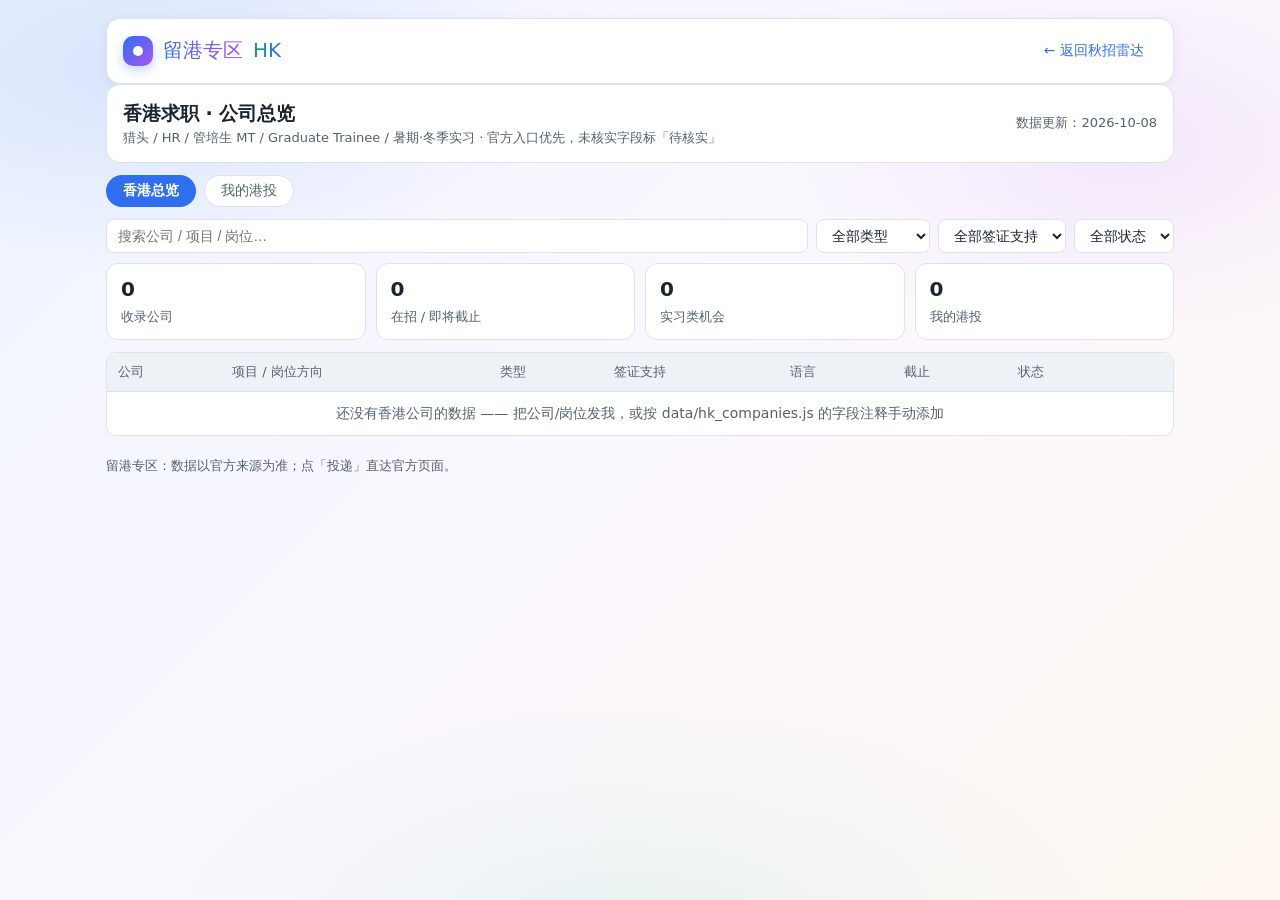
==== hk.html @ e95e39f5 "feat: add HK zone page and hk data files; import latest applications" ====
﻿<!doctype html>
<html lang="zh-CN">
<head>
<meta charset="utf-8">
<meta name="viewport" content="width=device-width, initial-scale=1">
<title>秋招雷达 · 留港专区</title>
<link rel="stylesheet" href="css/style.css">
<style>
  .hk-hero { display:flex; flex-wrap:wrap; gap:10px 14px; align-items:center; justify-content:space-between; background:var(--surface); border:1px solid var(--border); border-radius:14px; padding:14px 16px; margin-bottom:12px; }
  .hk-hero h1 { margin:0; font-size:19px; font-weight:600; }
  .hk-tabs { display:flex; gap:8px; margin-bottom:12px; }
  .hk-tab { border:1px solid var(--border); background:var(--surface); color:var(--muted); border-radius:999px; padding:6px 16px; font-size:14px; cursor:pointer; }
  .hk-tab.active { background:var(--primary); border-color:transparent; color:#fff; font-weight:600; }
  .hk-view { display:none; }
  .hk-view.active { display:block; }
  .hk-stats { display:grid; grid-template-columns:repeat(auto-fit,minmax(130px,1fr)); gap:10px; margin-bottom:12px; }
  .hk-stat { background:var(--surface); border:1px solid var(--border); border-radius:12px; padding:10px 14px; }
  .hk-stat b { display:block; font-size:20px; }
  .hk-stat span { color:var(--muted); font-size:13px; }
  .visa-badge { display:inline-flex; align-items:center; gap:5px; border-radius:999px; padding:2px 10px; font-size:12.5px; font-weight:600; border:1px solid transparent; white-space:nowrap; }
  .visa-赞助 { background:#e2f7f0; color:#0f9d6e; }
  .visa-IANG友好 { background:#e8efff; color:#2157c8; }
  .visa-需自带工作权 { background:#fbf0dc; color:#a86908; }
  .visa-待核实 { background:var(--surface2); color:var(--muted); border-style:dashed; }
</style>
</head>
<body>
<div class="wrap">
  <header class="top">
    <div class="brand"><span class="logo" aria-hidden="true"></span><span class="brand-text">留港专区</span><span class="brand-year">HK</span></div>
    <div class="head-right"><a class="btn btn-ghost" href="index.html">← 返回秋招雷达</a></div>
  </header>

  <div class="hk-hero">
    <div>
      <h1>香港求职 · 公司总览</h1>
      <div class="text-small muted">猎头 / HR / 管培生 MT / Graduate Trainee / 暑期·冬季实习 · 官方入口优先，未核实字段标「待核实」</div>
    </div>
    <div class="text-small muted" id="hk-updated"></div>
  </div>

  <div class="hk-tabs" role="tablist">
    <button class="hk-tab active" type="button" data-hk-view="companies">香港总览</button>
    <button class="hk-tab" type="button" data-hk-view="apps">我的港投</button>
  </div>

  <section class="hk-view active" data-hk-panel="companies">
    <div class="filters">
      <input class="input" id="hk-search" type="search" placeholder="搜索公司 / 项目 / 岗位…">
      <select class="select" id="hk-jobtype"></select>
      <select class="select" id="hk-visa"></select>
      <select class="select" id="hk-status"></select>
    </div>
    <div class="hk-stats" id="hk-stats"></div>
    <div class="table-wrap">
      <table class="table">
        <thead><tr><th>公司</th><th>项目 / 岗位方向</th><th>类型</th><th>签证支持</th><th class="hide-sm">语言</th><th class="hide-sm">截止</th><th>状态</th><th></th></tr></thead>
        <tbody id="hk-rows"></tbody>
      </table>
    </div>
  </section>

  <section class="hk-view" data-hk-panel="apps">
    <div class="app-toolbar">
      <div class="seg" role="group">
        <button class="seg-btn" type="button" data-hk-app-view="kanban" aria-selected="true">看板</button>
        <button class="seg-btn" type="button" data-hk-app-view="table" aria-selected="false">表格</button>
        <button class="seg-btn" type="button" data-hk-app-view="timeline" aria-selected="false">时间线</button>
      </div>
      <div class="text-small muted" id="hk-app-summary"></div>
    </div>
    <div class="kanban" id="hk-app-cols"></div>
    <div class="table-wrap" id="hk-app-table" hidden>
      <table class="table">
        <thead><tr><th>公司</th><th>岗位</th><th>类型</th><th class="hide-sm">投递时间</th><th>阶段</th><th class="hide-sm">备注</th></tr></thead>
        <tbody id="hk-app-rows"></tbody>
      </table>
    </div>
    <div class="timeline-wrap" id="hk-timeline" hidden></div>
  </section>

  <footer class="foot muted text-small">留港专区：数据以官方来源为准；点「投递」直达官方页面。</footer>
</div>

<script src="data/hk_companies.js"></script>
<script src="data/hk_applications.js"></script>
<script src="data/hk_schedule.js"></script>
<script>
(function () {
  "use strict";
  var DATA = window.QIUZHAO_HK_DATA || { companies: [] };
  var APPS = window.QIUZHAO_HK_APPLICATIONS || [];
  var SCHEDULE = window.QIUZHAO_HK_SCHEDULE || { events: [] };
  var COMPANIES = DATA.companies || [];
  var STAGES = ["已投递", "笔试", "面试", "Offer", "已挂"];
  var JOB_TYPES = ["全职", "管培生MT", "毕业培训生", "暑期实习", "冬季实习", "普通实习", "猎头顾问"];
  var VISAS = ["赞助", "IANG友好", "需自带工作权", "待核实"];
  var STATUSES = ["进行中", "即将截止", "即将开启", "未开始", "已结束", "待核实"];
  function $(s) { return document.querySelector(s); }
  function esc(s) { return String(s == null ? "" : s).replace(/&/g, "&amp;").replace(/</g, "&lt;").replace(/>/g, "&gt;").replace(/"/g, "&quot;"); }
  function isUrl(u) { return typeof u === "string" && /^https?:/i.test(u); }
  function daysUntil(s) { if (!s) return null; var t = new Date(s + "T00:00:00"); var n = new Date(); n.setHours(0, 0, 0, 0); return Math.round((t - n) / 86400000); }
  function fmtDate(s) { if (!s) return "待定"; var p = String(s).split("-"); return p.length === 3 ? parseInt(p[1], 10) + "/" + parseInt(p[2], 10) : s; }
  function weekdayCn(s) { var d = new Date(s + "T00:00:00"); return ["周日", "周一", "周二", "周三", "周四", "周五", "周六"][d.getDay()] || ""; }
  function stageOf(a) { return a.stage || "已投递"; }
  function appsOf(id) { return APPS.filter(function (a) { return a.companyId === id; }); }
  function stageBadge(st) { return '<span class="stage-badge stage-badge-' + esc(st) + '">' + esc(st) + "</span>"; }
  function visaBadge(v) { var t = v || "待核实"; return '<span class="visa-badge visa-' + esc(t) + '">' + esc(t) + "</span>"; }
  function statusBadge(st) {
    var cls = { "进行中": "badge-live", "即将截止": "badge-urgent", "即将开启": "badge-soon", "未开始": "badge-wait", "已结束": "badge-done", "待核实": "badge-muted badge-dashed" }[st] || "badge-muted";
    return '<span class="badge ' + cls + '">' + esc(st) + "</span>";
  }
  function fillSelect(sel, list, allLabel) {
    if (!sel) return;
    sel.innerHTML = '<option value="">' + allLabel + "</option>" + list.map(function (v) { return "<option>" + esc(v) + "</option>"; }).join("");
  }
  function renderStats() {
    var el = $("#hk-stats");
    if (!el) return;
    var active = COMPANIES.filter(function (c) { return c.status === "进行中" || c.status === "即将截止"; }).length;
    var intern = COMPANIES.filter(function (c) { return String(c.jobType || "").indexOf("实习") > -1; }).length;
    el.innerHTML =
      '<div class="hk-stat"><b>' + COMPANIES.length + '</b><span>收录公司</span></div>' +
      '<div class="hk-stat"><b>' + active + '</b><span>在招 / 即将截止</span></div>' +
      '<div class="hk-stat"><b>' + intern + '</b><span>实习类机会</span></div>' +
      '<div class="hk-stat"><b>' + APPS.length + '</b><span>我的港投</span></div>';
  }
  function hit(c, q, jt, visa, st) {
    if (q) { var s = [c.name, c.batch, c.positions, c.industry, c.note].join(" ").toLowerCase(); if (s.indexOf(q) === -1) return false; }
    if (jt && c.jobType !== jt) return false;
    if (visa && (c.visa || "待核实") !== visa) return false;
    if (st && c.status !== st) return false;
    return true;
  }
  function renderOverview() {
    var tbody = $("#hk-rows");
    if (!tbody) return;
    var q = ($("#hk-search") && $("#hk-search").value || "").trim().toLowerCase();
    var jt = $("#hk-jobtype") ? $("#hk-jobtype").value : "";
    var visa = $("#hk-visa") ? $("#hk-visa").value : "";
    var st = $("#hk-status") ? $("#hk-status").value : "";
    var list = COMPANIES.filter(function (c) { return hit(c, q, jt, visa, st); });
    if (!list.length) {
      tbody.innerHTML = '<tr><td colspan="8" class="empty-cell">' + (COMPANIES.length ? "没有符合条件的公司，换个筛选试试" : "还没有香港公司的数据 —— 把公司/岗位发我，或按 data/hk_companies.js 的字段注释手动添加") + "</td></tr>";
    } else {
      tbody.innerHTML = list.map(function (c) {
        var apps = appsOf(c.id);
        var links = (isUrl(c.applyUrl) ? '<a class="btn btn-ghost" href="' + esc(c.applyUrl) + '" target="_blank" rel="noopener">投递</a>' : "") +
          (isUrl(c.careerUrl) && c.careerUrl !== c.applyUrl ? '<a class="btn btn-ghost" href="' + esc(c.careerUrl) + '" target="_blank" rel="noopener">官网</a>' : "");
        var d = daysUntil(c.endDate);
        var deadline = fmtDate(c.endDate) + (d !== null ? (d < 0 ? ' <span class="chip chip-done">已截止</span>' : (d <= 7 ? ' <span class="chip chip-urgent">剩 ' + d + ' 天</span>' : "")) : "");
        return "<tr>" +
          "<td><b>" + esc(c.name) + "</b>" + (apps.length ? ' <span class="badge badge-ok">已投 ' + apps.length + "</span>" : "") + (c.note ? '<div class="text-small muted">' + esc(c.note) + "</div>" : "") + "</td>" +
          "<td>" + esc(c.batch || "") + (c.positions && c.positions.length ? '<div class="text-small muted">' + esc(c.positions.join(" / ")) + "</div>" : "") + "</td>" +
          "<td>" + esc(c.jobType || "待核实") + "</td>" +
          "<td>" + visaBadge(c.visa) + "</td>" +
          '<td class="hide-sm">' + esc(c.languages || "待核实") + "</td>" +
          '<td class="hide-sm">' + deadline + "</td>" +
          "<td>" + statusBadge(c.status || "待核实") + "</td>" +
          "<td>" + links + "</td>" +
          "</tr>";
      }).join("");
    }
    renderStats();
  }
  function renderApps() {
    var cols = $("#hk-app-cols"), rows = $("#hk-app-rows"), summary = $("#hk-app-summary");
    var groups = {};
    STAGES.forEach(function (s) { groups[s] = []; });
    APPS.forEach(function (a) { var s = stageOf(a); if (!groups[s]) groups[s] = []; groups[s].push(a); });
    if (cols) {
      cols.innerHTML = STAGES.map(function (stage) {
        var items = groups[stage] || [];
        var cards = items.map(function (a) {
          var meta = [a.jobType, a.note].filter(Boolean).join(" · ");
          return '<div class="kanban-card">' +
            '<div class="kanban-top"><span class="kanban-title">' + esc(a.companyName) + "</span>" + stageBadge(stageOf(a)) + "</div>" +
            '<div class="kanban-pos">' + esc(a.position) + "</div>" +
            '<div class="text-small muted">投递于 ' + esc(fmtDate(a.appliedAt)) + "</div>" +
            (meta ? '<div class="text-small muted">' + esc(meta) + "</div>" : "") + "</div>";
        }).join("");
        return '<div class="kanban-col"><h4 class="kanban-col-title"><span class="col-dot"></span>' + stage + ' <b class="col-count">' + items.length + "</b></h4>" + (cards || '<div class="text-small muted">暂无</div>') + "</div>";
      }).join("");
    }
    if (rows) {
      rows.innerHTML = APPS.length ? APPS.map(function (a) {
        return "<tr><td><b>" + esc(a.companyName) + "</b></td><td>" + esc(a.position) + "</td><td>" + esc(a.jobType || "—") + '</td><td class="hide-sm">' + esc(fmtDate(a.appliedAt)) + "</td><td>" + stageBadge(stageOf(a)) + '</td><td class="hide-sm text-small muted">' + esc(a.note || "") + "</td></tr>";
      }).join("") : '<tr><td colspan="6" class="empty-cell">还没有港投记录 —— 把「香港投递.xlsx」发我，我导入到这里</td></tr>';
    }
    if (summary) {
      var active = APPS.filter(function (a) { var s = stageOf(a); return s !== "Offer" && s !== "已挂"; }).length;
      summary.innerHTML = "共 " + APPS.length + " 条港投 · 推进中 " + active + " · Offer " + (groups["Offer"] || []).length + " · 已挂 " + (groups["已挂"] || []).length;
    }
    renderTimeline();
  }
  function renderTimeline() {
    var wrap = $("#hk-timeline");
    if (!wrap) return;
    var events = (SCHEDULE.events || []).slice().sort(function (a, b) { return (a.date + " " + (a.time || "")).localeCompare(b.date + " " + (b.time || "")); });
    if (!events.length) {
      wrap.innerHTML = '<div class="empty-box timeline-empty"><div class="timeline-empty-title">还没有香港笔试 / 面试安排</div><div class="text-small muted">收到笔试、面试或测评通知后把时间发给我，我会同步到这里</div></div>';
      return;
    }
    var now = new Date();
    function endOf(e) {
      var m = (e.time || "").match(/(\d{1,2}):(\d{2})\s*-\s*(\d{1,2}):(\d{2})/);
      var hh = m ? parseInt(m[3], 10) : 23, mm = m ? parseInt(m[4], 10) : 59;
      return new Date(e.date + "T" + String(hh).padStart(2, "0") + ":" + String(mm).padStart(2, "0") + ":00");
    }
    function st(e) {
      var s = e.status || "待参加";
      if ((s === "待参加" || s === "") && String(e.type || "").indexOf("面") > -1 && now >= endOf(e)) return "已参加";
      return s;
    }
    var groups = {};
    events.forEach(function (e) { (groups[e.date] = groups[e.date] || []).push(e); });
    wrap.innerHTML = '<div class="timeline">' + Object.keys(groups).sort().map(function (date) {
      var diff = daysUntil(date);
      var past = diff !== null && diff < 0;
      var flag = diff === 0 ? '<span class="timeline-flag flag-today">今天</span>' : diff === 1 ? '<span class="timeline-flag flag-soon">明天</span>' : (diff !== null && diff > 1 && diff <= 7 ? '<span class="timeline-flag flag-soon">' + diff + "天后</span>" : (past ? '<span class="timeline-flag flag-past">' + Math.abs(diff) + "天前</span>" : ""));
      var items = groups[date].map(function (e) {
        var s = st(e);
        var cls = (s === "已完成" || s === "已结束" || s === "已参加") ? "badge-done" : "badge-wait";
        return '<div class="timeline-item' + (past ? " is-past" : "") + '"><div class="timeline-item-head"><span class="badge badge-primary">' + esc(e.type) + "</span><b>" + esc(e.company) + "</b>" + (e.position ? '<span class="muted text-small">' + esc(e.position) + "</span>" : "") + '<span class="badge ' + cls + '">' + esc(s) + "</span></div>" + (e.time || e.location ? '<div class="timeline-item-meta">' + (e.time ? "<span>⏰ " + esc(e.time) + "</span>" : "") + (e.location ? "<span>📍 " + esc(e.location) + "</span>" : "") + "</div>" : "") + (e.note ? '<div class="text-small muted timeline-item-note">' + esc(e.note) + "</div>" : "") + "</div>";
      }).join("");
      return '<div class="timeline-group' + (past ? " is-past" : "") + '"><div class="timeline-date"><span class="timeline-day">' + parseInt(date.split("-")[2], 10) + '</span><span class="timeline-month">' + parseInt(date.split("-")[1], 10) + "月 · " + weekdayCn(date) + "</span>" + flag + '</div><div class="timeline-items">' + items + "</div></div>";
    }).join("") + "</div>";
  }
  fillSelect($("#hk-jobtype"), JOB_TYPES, "全部类型");
  fillSelect($("#hk-visa"), VISAS, "全部签证支持");
  fillSelect($("#hk-status"), STATUSES, "全部状态");
  ["#hk-search", "#hk-jobtype", "#hk-visa", "#hk-status"].forEach(function (s) {
    var el = $(s);
    if (el) { el.addEventListener("input", renderOverview); el.addEventListener("change", renderOverview); }
  });
  Array.prototype.forEach.call(document.querySelectorAll("[data-hk-view]"), function (b) {
    b.addEventListener("click", function () {
      Array.prototype.forEach.call(document.querySelectorAll("[data-hk-view]"), function (x) { x.classList.toggle("active", x === b); });
      Array.prototype.forEach.call(document.querySelectorAll("[data-hk-panel]"), function (p) { p.classList.toggle("active", p.getAttribute("data-hk-panel") === b.getAttribute("data-hk-view")); });
    });
  });
  Array.prototype.forEach.call(document.querySelectorAll("[data-hk-app-view]"), function (b) {
    b.addEventListener("click", function () {
      var v = b.getAttribute("data-hk-app-view");
      Array.prototype.forEach.call(document.querySelectorAll("[data-hk-app-view]"), function (x) { x.setAttribute("aria-selected", x === b ? "true" : "false"); });
      $("#hk-app-cols").hidden = v !== "kanban";
      $("#hk-app-table").hidden = v !== "table";
      $("#hk-timeline").hidden = v !== "timeline";
    });
  });
  $("#hk-updated").textContent = "数据更新：" + (DATA.updatedAt || "—");
  renderOverview();
  renderApps();
})();
</script>
</body>
</html>
---- css/style.css ----
:root {
  color-scheme: light dark;
  --bg: #f4f6f9;
  --surface: #ffffff;
  --surface2: #eef2f6;
  --border: #dde3ea;
  --text: #1b2430;
  --muted: #556170;
  --primary: #2f6fed;
  --ok: #177a4f;
  --warn: #a86908;
  --danger: #bf3a3a;
  --red: #e8453c;
  --blue: #2563eb;
  --green: #0f9d6e;
}

@media (prefers-color-scheme: dark) {
  :root {
    --bg: #0f1216;
    --surface: #181c23;
    --surface2: #222833;
    --border: #2d3540;
    --text: #e7ebf1;
    --muted: #aeb7c4;
    --primary: #6fa1ff;
    --ok: #55c793;
    --warn: #e8b04c;
    --danger: #f07b7b;
    --red: #ff8b84;
    --blue: #7aa5ff;
    --green: #5fd3a8;
  }
}

* { box-sizing: border-box; }
[hidden] { display: none !important; }

body {
  margin: 0;
  background: var(--bg);
  color: var(--text);
  font-family: system-ui, "PingFang SC", "Microsoft YaHei", sans-serif;
  font-size: 15px;
  line-height: 1.55;
}

body::before {
  content: "";
  position: fixed;
  inset: 0;
  z-index: -2;
  background: linear-gradient(135deg, #eef4ff 0%, #faf7ff 45%, #fff8f1 100%);
}

body::after {
  content: "";
  position: fixed;
  inset: 0;
  z-index: -1;
  pointer-events: none;
  background:
    radial-gradient(640px 320px at 12% 8%, rgba(47, 111, 237, 0.12), transparent 65%),
    radial-gradient(520px 300px at 88% 16%, rgba(168, 85, 247, 0.10), transparent 65%),
    radial-gradient(760px 380px at 50% 105%, rgba(20, 184, 166, 0.09), transparent 65%);
}

.wrap { max-width: 1100px; margin: 0 auto; padding: 18px 16px 30px; }

.top {
  display: flex;
  flex-wrap: wrap;
  gap: 10px 14px;
  align-items: center;
  justify-content: space-between;
  padding: 14px 16px;
  background: var(--surface);
  border: 1px solid var(--border);
  border-radius: 14px;
  box-shadow: 0 2px 12px rgba(31, 45, 61, 0.05);
}
.head-right { display: flex; flex-wrap: wrap; gap: 10px 14px; align-items: center; }
.brand {
  display: flex;
  align-items: center;
  gap: 10px;
  font-size: 20px;
  font-weight: 500;
}
.logo {
  width: 30px;
  height: 30px;
  border-radius: 10px;
  background: linear-gradient(135deg, #2f6fed, #a855f7);
  box-shadow: 0 4px 12px rgba(47, 111, 237, 0.30);
  display: inline-flex;
  align-items: center;
  justify-content: center;
}
.logo::after {
  content: "";
  width: 10px;
  height: 10px;
  border-radius: 50%;
  background: #fff;
}
.brand-text {
  background: linear-gradient(90deg, #2f6fed, #a855f7);
  -webkit-background-clip: text;
  background-clip: text;
  color: transparent;
}
.brand-year {
  background: linear-gradient(90deg, #0f9d6e, #2f6fed);
  -webkit-background-clip: text;
  background-clip: text;
  color: transparent;
}

.tabs {
  display: inline-flex;
  flex-wrap: wrap;
  gap: 4px;
  margin: 14px 0 16px;
  padding: 4px;
  background: var(--surface);
  border: 1px solid var(--border);
  border-radius: 12px;
}
.tab {
  border: none;
  background: transparent;
  color: var(--text);
  border-radius: 9px;
  padding: 8px 15px;
  font-size: 14px;
  cursor: pointer;
  transition: background 0.15s ease, color 0.15s ease, box-shadow 0.15s ease;
}
.tab[aria-selected="true"] { background: var(--primary); color: #fff; box-shadow: 0 2px 8px rgba(47, 111, 237, 0.28); }

.view { display: none; }
.view.active { display: block; }
.view.active { animation: qm-fade-up 0.28s ease both; }
#detail:not([hidden]) { animation: qm-fade-up 0.25s ease both; }

@keyframes qm-fade-up {
  from { opacity: 0; transform: translateY(6px); }
  to { opacity: 1; transform: none; }
}

.stats { display: grid; grid-template-columns: repeat(auto-fit, minmax(140px, 1fr)); gap: 10px; margin-bottom: 12px; }
.stat { position: relative; overflow: hidden; background: var(--surface); border: 1px solid var(--border); border-radius: 12px; padding: 12px 14px; cursor: pointer; user-select: none; }
.stat::before { content: ""; position: absolute; top: 0; left: 0; bottom: 0; width: 4px; background: var(--primary); }
.stat:nth-child(2)::before { background: var(--warn); }
.stat:nth-child(3)::before { background: #a855f7; }
.stat:nth-child(4)::before { background: var(--green); }
.stat b { display: block; font-size: 22px; font-weight: 500; }
.stat span { color: var(--muted); font-size: 13px; }
.stat.active { border-color: var(--primary); box-shadow: 0 0 0 2px color-mix(in srgb, var(--primary) 25%, transparent); }
.stat.active span::after { content: " · 点击取消"; color: var(--primary); font-weight: 600; }
.stats .stat:nth-child(1) b { color: var(--green); }
.stats .stat:nth-child(2) b { color: var(--red); animation: qm-soft-pulse 2s ease-in-out infinite; }
.stats .stat:nth-child(3) b { color: #9333ea; }
.stats .stat:nth-child(4) b { color: var(--blue); }

.filters { display: flex; flex-wrap: wrap; gap: 8px; margin-bottom: 10px; }
.input, .select {
  background: var(--surface);
  border: 1px solid var(--border);
  color: var(--text);
  border-radius: 8px;
  padding: 7px 11px;
  font-size: 14px;
}
.input { flex: 1 1 180px; }
.select { flex: 0 1 auto; }
.check { display: inline-flex; gap: 6px; align-items: center; font-size: 13px; color: var(--muted); cursor: pointer; }
.check input { accent-color: var(--primary); width: 15px; height: 15px; }

.app-toolbar { display: flex; flex-wrap: wrap; gap: 8px 12px; align-items: center; justify-content: space-between; margin-bottom: 10px; }
.seg { display: inline-flex; gap: 4px; padding: 3px; background: var(--surface2); border: 1px solid var(--border); border-radius: 10px; }
.seg-btn { border: none; background: transparent; color: var(--muted); border-radius: 7px; padding: 5px 12px; font-size: 13px; cursor: pointer; }
.seg-btn[aria-selected="true"] { background: var(--surface); color: var(--text); box-shadow: 0 1px 4px rgba(0, 0, 0, 0.08); }

.table-wrap { overflow-x: auto; border: 1px solid var(--border); border-radius: 10px; background: var(--surface); }
.table { width: 100%; border-collapse: collapse; min-width: 680px; }
.table th {
  text-align: left;
  font-size: 13px;
  color: var(--muted);
  font-weight: 500;
  padding: 9px 11px;
  border-bottom: 1px solid var(--border);
  background: var(--surface2);
}
.table td { padding: 11px 12px; border-bottom: 1px solid var(--border); font-size: 14px; vertical-align: middle; }
.table tr:last-child td { border-bottom: none; }
.table tbody tr { transition: background 0.15s ease; }
.table tbody tr:hover { background: var(--surface2); }
.empty-cell { text-align: center; color: var(--muted); padding: 22px 10px; }

.badge {
  display: inline-flex;
  align-items: center;
  gap: 5px;
  position: relative;
  border-radius: 999px;
  padding: 3px 9px;
  font-size: 12.5px;
  background: var(--surface2);
  color: var(--text);
  border: 1px solid var(--border);
}
.badge-ok { background: #e3f5ec; color: var(--ok); border-color: transparent; }
.badge-warn { background: #fbf0dc; color: var(--warn); border-color: transparent; }
.badge-primary { background: #e7f0ff; color: var(--primary); border-color: transparent; }
.badge-muted { color: var(--muted); }
.badge-red { background: #fdecea; color: var(--red); border-color: transparent; }
.badge-blue { background: #e8efff; color: var(--blue); border-color: transparent; }
.badge-green { background: #e2f7f0; color: var(--green); border-color: transparent; }
.badge-purple { background: #f3e8ff; color: #9333ea; border-color: transparent; }

.badge-live {
  background: linear-gradient(135deg, #d9f4e8, #b8ebd8);
  color: #0b7a4e;
  border-color: transparent;
  font-weight: 600;
}
.badge-urgent {
  background: linear-gradient(135deg, #ffe0dc, #ffc9c3);
  color: #c42b21;
  border-color: transparent;
  font-weight: 700;
  animation: qm-urgent 1.8s ease-in-out infinite;
}
.badge-soon {
  background: linear-gradient(135deg, #dbe7ff, #c7d9ff);
  color: #2157c8;
  border-color: transparent;
  font-weight: 600;
  overflow: hidden;
}
.badge-early {
  background: linear-gradient(135deg, #f0dcff, #dfc1ff);
  color: #7c2fc7;
  border-color: transparent;
  font-weight: 700;
  overflow: hidden;
}
.badge-official {
  background: linear-gradient(135deg, #dbe7ff, #c7d9ff);
  color: #2157c8;
  border-color: transparent;
  font-weight: 600;
}
.badge-supply {
  background: linear-gradient(135deg, #d4f2ea, #b9e9dc);
  color: #0b7a4e;
  border-color: transparent;
  font-weight: 600;
}
.badge-wait { background: var(--surface2); color: var(--muted); }
.badge-done { background: var(--surface2); color: var(--muted); text-decoration: line-through; }
.badge-dashed { border-style: dashed; }
.badge-live::before {
  content: "";
  width: 7px;
  height: 7px;
  border-radius: 50%;
  background: currentColor;
  animation: qm-dot 1.7s ease-in-out infinite;
}
.badge-urgent::before {
  content: "!";
  width: 14px;
  height: 14px;
  border-radius: 50%;
  background: rgba(255, 255, 255, 0.6);
  display: inline-flex;
  align-items: center;
  justify-content: center;
  font-size: 11px;
  line-height: 1;
}
.badge-soon::before { content: "★"; font-size: 12px; }
.badge-early::before { content: "⚡"; font-size: 12px; }
.badge-soon::after, .badge-early::after {
  content: "";
  position: absolute;
  inset: 0;
  border-radius: 999px;
  background: linear-gradient(110deg, transparent 35%, rgba(255, 255, 255, 0.55) 50%, transparent 65%);
  background-size: 200% 100%;
  animation: qm-shimmer 2.8s linear infinite;
  pointer-events: none;
}

.badge-warn { animation: qm-soft-pulse 2.4s ease-in-out infinite; }

@keyframes qm-soft-pulse {
  0%, 100% { opacity: 1; }
  50% { opacity: 0.7; }
}

@keyframes qm-dot {
  0%, 100% { opacity: 1; transform: scale(1); }
  50% { opacity: 0.4; transform: scale(0.72); }
}

@keyframes qm-urgent {
  0%, 100% { box-shadow: 0 0 0 0 rgba(228, 69, 60, 0.35); }
  50% { box-shadow: 0 0 0 5px rgba(228, 69, 60, 0); }
}

@keyframes qm-shimmer {
  0% { background-position: 180% 0; }
  100% { background-position: -80% 0; }
}

@keyframes qm-row-in {
  from { opacity: 0; transform: translateY(4px); }
  to { opacity: 1; transform: none; }
}

.table tbody tr { animation: qm-row-in 0.22s ease both; }
.table tbody tr:nth-child(1) { animation-delay: 0.02s; }
.table tbody tr:nth-child(2) { animation-delay: 0.04s; }
.table tbody tr:nth-child(3) { animation-delay: 0.06s; }
.table tbody tr:nth-child(4) { animation-delay: 0.08s; }
.table tbody tr:nth-child(5) { animation-delay: 0.10s; }
.table tbody tr:nth-child(6) { animation-delay: 0.12s; }
.table tbody tr:nth-child(7) { animation-delay: 0.14s; }
.table tbody tr:nth-child(8) { animation-delay: 0.16s; }

tr.row-applied td { background: rgba(15, 157, 110, 0.07); }
tr.row-applied:hover td { background: rgba(15, 157, 110, 0.13); }
tr.row-applied td:first-child { box-shadow: inset 3px 0 0 var(--green); }
tr.row-clue td { background: rgba(168, 85, 247, 0.045); }

.chip {
  display: inline-block;
  margin-left: 6px;
  border-radius: 999px;
  padding: 1px 8px;
  font-size: 12px;
  font-weight: 600;
}
.chip-ok { background: #e3f5ec; color: var(--ok); }
.chip-muted { background: var(--surface2); color: var(--muted); }
.chip-soon { background: #fbf0dc; color: var(--warn); }
.chip-urgent { background: #fdecea; color: var(--red); animation: qm-soft-pulse 1.6s ease-in-out infinite; }
.chip-hot { background: #e7f0ff; color: var(--primary); }
.chip-done { background: var(--surface2); color: var(--muted); text-decoration: line-through; }

.deadline-bar {
  display: block;
  width: 76px;
  height: 5px;
  margin-top: 6px;
  border-radius: 999px;
  background: var(--surface2);
  overflow: hidden;
}
.deadline-bar i { display: block; height: 100%; border-radius: 999px; }
.bar-ok { background: linear-gradient(90deg, #0f9d6e, #34d399); }
.bar-soon { background: linear-gradient(90deg, #e0a018, #f4c04c); }
.bar-urgent { background: linear-gradient(90deg, #e8453c, #ff6b61); animation: qm-soft-pulse 1.4s ease-in-out infinite; }
.bar-done { background: var(--muted); }

.alert-banner {
  display: flex;
  flex-wrap: wrap;
  align-items: center;
  gap: 6px 10px;
  margin-bottom: 12px;
  padding: 10px 14px;
  border-radius: 12px;
  background: linear-gradient(90deg, rgba(47, 111, 237, 0.10), rgba(168, 85, 247, 0.10));
  border: 1px solid color-mix(in srgb, var(--primary) 35%, transparent);
}
.alert-ico { font-size: 16px; }
.alert-title { font-weight: 700; font-size: 14px; }
.alert-item {
  font-size: 13px;
  background: var(--surface);
  border: 1px solid var(--border);
  border-radius: 999px;
  padding: 3px 10px;
}
.alert-item b { color: var(--primary); }

@media (prefers-color-scheme: dark) {
  .badge-ok { background: #173227; }
  .badge-warn { background: #33270f; }
  .badge-primary { background: #20304f; }
  .badge-red { background: #3d1b18; }
  .badge-blue { background: #1c2b47; }
  .badge-green { background: #16332a; }
  .badge-purple { background: #2c1a3f; color: #c084fc; }
  .round-badge { background: #20304f; color: #6fa1ff; }
  .badge-live { background: linear-gradient(135deg, #123c2c, #0e2f23); color: #5fd3a8; }
  .badge-urgent { background: linear-gradient(135deg, #4a201c, #3a1815); color: #ff8b84; }
  .badge-soon, .badge-official { background: linear-gradient(135deg, #1c2c4f, #17243f); color: #7aa5ff; }
  .badge-early { background: linear-gradient(135deg, #341f4c, #291840); color: #c084fc; }
  .badge-supply { background: linear-gradient(135deg, #123c2c, #0e2f23); color: #5fd3a8; }
  .badge-wait, .badge-done { background: #222833; color: #aeb7c4; }
  .chip-ok { background: #173227; color: #55c793; }
  .chip-soon { background: #33270f; color: #e8b04c; }
  .chip-urgent { background: #3d1b18; color: #ff8b84; }
  .chip-hot { background: #20304f; color: #6fa1ff; }
  .chip-done { background: #222833; color: #8b95a3; }
  .bar-done { background: #454f5c; }
  body::before { background: linear-gradient(135deg, #0d1117 0%, #10151f 45%, #161019 100%); }
  body::after {
    background:
      radial-gradient(640px 320px at 12% 8%, rgba(76, 130, 255, 0.14), transparent 65%),
      radial-gradient(520px 300px at 88% 16%, rgba(168, 85, 247, 0.12), transparent 65%),
      radial-gradient(760px 380px at 50% 105%, rgba(20, 184, 166, 0.10), transparent 65%);
  }
  .logo { background: linear-gradient(135deg, #6fa1ff, #c084fc); box-shadow: 0 4px 12px rgba(111, 161, 255, 0.30); }
  .brand-text { background: linear-gradient(90deg, #6fa1ff, #c084fc); -webkit-background-clip: text; background-clip: text; color: transparent; }
  .brand-year { background: linear-gradient(90deg, #55c793, #6fa1ff); -webkit-background-clip: text; background-clip: text; color: transparent; }
}

.btn {
  border: 1px solid var(--border);
  background: var(--surface);
  color: var(--text);
  border-radius: 8px;
  padding: 6px 12px;
  font-size: 14px;
  cursor: pointer;
  text-decoration: none;
  display: inline-block;
  transition: transform 0.15s ease, box-shadow 0.15s ease, background 0.15s ease;
}
.btn:hover { transform: translateY(-1px); }
.btn-primary:hover { box-shadow: 0 4px 14px rgba(47, 111, 237, 0.28); }
.btn-ghost:hover { background: var(--surface2); }
.btn-primary { background: var(--primary); border-color: var(--primary); color: #fff; }
.btn-ghost { border-color: transparent; background: transparent; color: var(--primary); }

.panel { background: var(--surface); border: 1px solid var(--border); border-radius: 10px; padding: 14px 16px; margin-top: 10px; }
.detail-rule { background: var(--surface2); border: 1px solid var(--border); border-radius: 10px; padding: 10px 12px; margin: 8px 0; }
.rule-note { margin-top: 4px; font-size: 14px; line-height: 1.7; }
.row { display: flex; flex-wrap: wrap; gap: 6px 12px; align-items: center; }
.actions { margin-top: 10px; }
.detail-meta { margin: 6px 0 10px; }

.stat, .panel, .kanban-col { transition: transform 0.18s ease, box-shadow 0.18s ease; }
.stat:hover, .panel:hover, .kanban-col:hover { transform: translateY(-2px); box-shadow: 0 8px 24px rgba(31, 45, 61, 0.08); }

.kanban { display: flex; gap: 10px; align-items: flex-start; overflow-x: auto; padding: 2px 2px 10px; }
.kanban-col { background: var(--surface); border: 1px solid var(--border); border-radius: 10px; padding: 10px; }
.kanban-col { flex: 0 0 232px; max-height: 480px; overflow-y: auto; }
.kanban-col h4 { margin: 0 0 8px; font-size: 13px; font-weight: 500; }
.kanban-card { background: var(--surface2); border-radius: 8px; padding: 9px 11px; margin-bottom: 8px; font-size: 13px; }
.kanban-title { font-weight: 500; }
.kanban-card {
  border-left: 4px solid var(--border);
  transition: transform 0.15s ease, box-shadow 0.15s ease;
}
.kanban-card:hover { transform: translateY(-2px); box-shadow: 0 6px 16px rgba(31, 45, 61, 0.10); }
.kanban-card.stage-已投递 { border-left-color: var(--blue); }
.kanban-card.stage-笔试 { border-left-color: var(--warn); }
.kanban-card.stage-面试 {
  border-left-color: #9333ea;
  box-shadow: 0 0 0 1px rgba(147, 51, 234, 0.13), 0 2px 10px rgba(147, 51, 234, 0.08);
}
.kanban-card.stage-Offer { border-left-color: var(--green); }
.kanban-card.stage-已挂 { border-left-color: var(--muted); }
.kanban-col-title.stage-rejected { color: var(--red); }
.kanban-card.card-rejected { border-left-color: var(--red); }
.kanban-card.card-rejected {
  background: linear-gradient(180deg, rgba(228, 69, 60, 0.13), rgba(228, 69, 60, 0.04)), var(--surface2);
  border-color: rgba(228, 69, 60, 0.24);
}
.kanban-card.card-rejected .kanban-title { color: var(--red); }
.kanban-card.card-rejected .kanban-pos { color: var(--text); }
.kanban-card.card-rejected .kanban-meta .stage-badge-已挂 { box-shadow: 0 0 0 2px rgba(228, 69, 60, 0.12); }
tr.app-row-rejected td { background: rgba(228, 69, 60, 0.07); color: var(--text); }
tr.app-row-rejected:hover td { background: rgba(228, 69, 60, 0.12); }
tr.app-row-rejected td:first-child { box-shadow: inset 3px 0 0 var(--red); }
tr.app-row-rejected td:first-child b { color: var(--red); }
tr.app-row-interview td { background: rgba(147, 51, 234, 0.06); }
tr.app-row-interview:hover td { background: rgba(147, 51, 234, 0.11); }
tr.app-row-interview td:first-child { box-shadow: inset 3px 0 0 #9333ea; }
.kanban-meta { display: flex; flex-wrap: wrap; align-items: center; gap: 8px; margin-top: 6px; }
.app-note { margin-top: 3px; font-size: 12px; line-height: 1.4; color: var(--muted); }
.kanban-card .app-note { margin-top: 4px; }
.note-rejected { color: var(--red); font-weight: 600; }
.rejected-sum { color: var(--red); }
.rejected-sum b { color: var(--red); }
.kanban-top { display: flex; flex-wrap: wrap; gap: 4px 8px; align-items: center; justify-content: space-between; }
.kanban-pos { margin-top: 4px; font-weight: 500; }
.kanban-actions { display: flex; flex-wrap: wrap; gap: 6px; align-items: center; margin-top: 8px; }
.kanban-actions .app-stage-select { flex: 0 1 auto; }
.app-progress-link { color: var(--primary); }
.kanban-col-title { display: flex; align-items: center; gap: 6px; padding: 2px 0; }
.col-dot { width: 9px; height: 9px; border-radius: 50%; background: var(--border); display: inline-block; flex: none; }
.col-count { font-size: 14px; font-weight: 700; }
.kanban-col-title.stage-已投递 .col-dot { background: var(--blue); }
.kanban-col-title.stage-笔试 .col-dot { background: var(--warn); }
.kanban-col-title.stage-面试 { color: #9333ea; }
.kanban-col-title.stage-面试 .col-dot {
  background: #9333ea;
  box-shadow: 0 0 0 3px rgba(147, 51, 234, 0.14);
  animation: qm-dot 1.6s ease-in-out infinite;
}
.kanban-col-title.stage-Offer .col-dot { background: var(--green); }
.kanban-col-title.stage-rejected .col-dot { background: var(--red); box-shadow: 0 0 0 3px rgba(228, 69, 60, 0.14); }

.stage-badge {
  display: inline-flex;
  align-items: center;
  gap: 5px;
  border-radius: 999px;
  padding: 2px 10px;
  font-size: 12.5px;
  font-weight: 700;
  line-height: 1.55;
  white-space: nowrap;
  border: 1px solid transparent;
  vertical-align: 1px;
}
.stage-badge::before { content: ""; width: 6px; height: 6px; border-radius: 50%; background: currentColor; flex: none; }
.stage-badge-已投递 { background: #e8efff; color: #2157c8; border-color: rgba(37, 99, 235, 0.18); }
.stage-badge-笔试 { background: linear-gradient(135deg, #fff4dc, #ffe4b3); color: #9a6500; border-color: rgba(168, 105, 8, 0.18); }
.stage-badge-面试 { background: linear-gradient(135deg, #f3e8ff, #e6d4ff); color: #7c2fc7; border-color: rgba(147, 51, 234, 0.22); }
.stage-badge-面试::before { animation: qm-dot 1.6s ease-in-out infinite; }
.stage-badge-Offer { background: linear-gradient(135deg, #fdf3d7, #fce3ae); color: #a16207; border-color: rgba(180, 83, 9, 0.2); }
.stage-badge-已挂 { background: linear-gradient(135deg, #ffe6e2, #ffd0c9); color: #c42b21; border-color: rgba(228, 69, 60, 0.26); }
.stage-badge-已挂::after { content: " ✕"; font-weight: 800; }

.app-stage-bar { display: flex; flex-wrap: wrap; gap: 8px; align-items: center; margin-bottom: 10px; }
.app-pill {
  display: inline-flex;
  gap: 6px;
  align-items: center;
  border: 1px solid var(--border);
  background: var(--surface);
  color: var(--muted);
  border-radius: 999px;
  padding: 5px 13px;
  font-size: 13px;
  cursor: pointer;
  transition: transform 0.15s ease, box-shadow 0.15s ease, background 0.15s ease;
}
.app-pill b { font-weight: 700; }
.app-pill::before { content: ""; width: 7px; height: 7px; border-radius: 50%; background: currentColor; flex: none; }
.app-pill:hover { transform: translateY(-1px); box-shadow: 0 4px 12px rgba(31, 45, 61, 0.08); }
.app-pill.app-pill-interview::before { background: #9333ea; box-shadow: 0 0 0 2px rgba(147, 51, 234, 0.15); }
.app-pill.app-pill-test::before { background: var(--warn); }
.app-pill.app-pill-offer::before { background: #b45309; }
.app-pill.app-pill-rejected::before { background: var(--red); }
.app-pill.app-pill-active::before { background: var(--green); }
.app-pill.active { font-weight: 700; }
.app-pill.active::before { background: #fff; box-shadow: none; }
.app-pill.app-pill-all.active { background: var(--primary); color: #fff; border-color: transparent; }
.app-pill.app-pill-active.active { background: var(--green); color: #fff; border-color: transparent; }
.app-pill.app-pill-interview.active {
  background: linear-gradient(135deg, #9333ea, #7c2fc7);
  color: #fff;
  border-color: transparent;
  box-shadow: 0 0 0 3px rgba(147, 51, 234, 0.18);
}
.app-pill.app-pill-test.active { background: linear-gradient(135deg, #d97706, #b45309); color: #fff; border-color: transparent; }
.app-pill.app-pill-offer.active { background: linear-gradient(135deg, #d97706, #92400e); color: #fff; border-color: transparent; }
.app-pill.app-pill-rejected.active {
  background: linear-gradient(135deg, #e8453c, #c42b21);
  color: #fff;
  border-color: transparent;
  animation: qm-urgent 1.8s ease-in-out infinite;
}
.app-hide-rejected { margin-left: auto; }

.kanban::-webkit-scrollbar, .kanban-col::-webkit-scrollbar, .table-wrap::-webkit-scrollbar { height: 8px; width: 8px; }
.kanban::-webkit-scrollbar-thumb, .kanban-col::-webkit-scrollbar-thumb, .table-wrap::-webkit-scrollbar-thumb { background: var(--border); border-radius: 999px; }

.app-list { list-style: none; margin: 8px 0 0; padding: 0; }
.app-row { display: flex; flex-wrap: wrap; gap: 8px 12px; align-items: center; justify-content: space-between; padding: 8px 0; border-bottom: 1px solid var(--border); }
.app-row:last-child { border-bottom: none; }
.source-link { color: var(--primary); text-decoration: none; }

.clue-row { background: var(--surface); border: 1px solid var(--border); border-radius: 10px; padding: 10px 12px; margin-bottom: 8px; }
.clue-row .actions { margin-top: 6px; }
.btn-block { display: block; width: 100%; text-align: center; margin-top: 8px; }
.applied-note { color: var(--ok); }
.question-list { margin: 0; padding-left: 22px; line-height: 2; }
.clue-content { margin-top: 8px; color: var(--text); font-size: 14px; line-height: 1.8; }
.clue-content p { margin: 0 0 8px; }
.iv-summary { display: flex; flex-wrap: wrap; gap: 6px 10px; align-items: center; cursor: pointer; font-size: 14px; }
.iv-summary b { font-size: 15px; }
.iv-q { font-weight: 500; color: var(--text); margin: 2px 0; }
.iv-label { font-weight: 600; color: var(--text); margin: 6px 0 2px; }
.round-badge {
  display: inline-block;
  border-radius: 999px;
  padding: 3px 11px;
  font-size: 14px;
  font-weight: 500;
  background: #e7f0ff;
  color: var(--primary);
  border: 1px solid transparent;
}
.qa-item { background: var(--surface); border: 1px solid var(--border); border-radius: 10px; padding: 10px 12px; margin-bottom: 8px; }

.modal { position: fixed; inset: 0; z-index: 100; display: flex; align-items: center; justify-content: center; padding: 16px; }
.modal-backdrop { position: absolute; inset: 0; background: rgba(15, 18, 22, 0.45); backdrop-filter: blur(2px); }
.modal-card {
  position: relative;
  width: min(680px, 100%);
  max-height: 82vh;
  display: flex;
  flex-direction: column;
  background: var(--surface);
  border: 1px solid var(--border);
  border-radius: 16px;
  box-shadow: 0 24px 60px rgba(0, 0, 0, 0.20);
  animation: qm-fade-up 0.2s ease both;
}
.modal-head { display: flex; align-items: center; justify-content: space-between; gap: 10px; padding: 14px 16px; border-bottom: 1px solid var(--border); }
.modal-head b { font-size: 16px; }
.modal-body { overflow-y: auto; padding: 14px 16px; }

.overview-more { margin-top: 8px; }
.detail-tr td { padding: 6px 12px; }
.detail-tr .panel { margin-top: 0; }
.toast {
  position: fixed;
  left: 50%;
  bottom: 24px;
  transform: translateX(-50%);
  z-index: 200;
  background: var(--text);
  color: var(--bg);
  border-radius: 10px;
  padding: 10px 16px;
  font-size: 13px;
  box-shadow: 0 8px 24px rgba(0, 0, 0, 0.20);
  animation: qm-fade-up 0.2s ease both;
}
.ai-tip { background: var(--surface); border: 1px solid var(--border); border-radius: 10px; padding: 12px 14px; margin-bottom: 8px; }
.ai-tip-head { display: flex; flex-wrap: wrap; gap: 6px 10px; align-items: center; justify-content: space-between; margin-bottom: 6px; }
.ai-tip-content { white-space: pre-wrap; color: var(--text); font-size: 14px; line-height: 1.8; }

.source-group { margin-bottom: 10px; }
.source-group h4 { margin: 0 0 6px; font-size: 13px; font-weight: 500; }
.source-list { list-style: none; margin: 0; padding: 0; }
.source-item { display: flex; flex-wrap: wrap; gap: 6px 10px; align-items: center; justify-content: space-between; padding: 8px 2px; border-bottom: 1px solid var(--border); }
.source-item:last-child { border-bottom: none; }

.feedback-list { list-style: none; margin: 0; padding: 0; background: var(--surface); border: 1px solid var(--border); border-radius: 10px; }
.feedback-list li { display: flex; flex-wrap: wrap; gap: 6px 10px; align-items: center; justify-content: space-between; padding: 10px 12px; border-bottom: 1px solid var(--border); }
.feedback-list li:last-child { border-bottom: none; }
.feedback-list li { transition: background 0.15s ease; }
.feedback-list li:hover { background: var(--surface2); }
.feedback-title { color: var(--primary); text-decoration: none; font-weight: 500; }
.feedback-title { font-size: 14px; }

.empty-box { background: var(--surface); border: 1px dashed var(--border); border-radius: 10px; padding: 22px 16px; color: var(--muted); text-align: center; }

.foot { margin-top: 20px; }

/* 投递 · 笔试/面试时间线日历 */
.timeline-wrap { margin-top: 12px; }
.timeline-group { display: flex; gap: 16px; margin-bottom: 20px; }
.timeline-group:last-child { margin-bottom: 4px; }
.timeline-date { flex: 0 0 82px; text-align: right; padding-top: 2px; }
.timeline-day { display: block; font-size: 24px; font-weight: 700; line-height: 1.1; color: var(--text); }
.timeline-month { display: block; font-size: 12px; color: var(--muted); margin-bottom: 4px; }
.timeline-flag { display: inline-block; font-size: 11px; line-height: 1.8; border-radius: 999px; padding: 0 9px; }
.flag-today { background: var(--primary); color: #fff; animation: qm-soft-pulse 2.4s ease-in-out infinite; }
.flag-soon { background: #fbf0dc; color: var(--warn); }
.flag-past { background: var(--surface2); color: var(--muted); }
.timeline-items { flex: 1; min-width: 0; position: relative; border-left: 2px solid var(--border); padding: 2px 0 2px 18px; }
.timeline-items::before {
  content: "";
  position: absolute;
  left: -6px;
  top: 10px;
  width: 10px;
  height: 10px;
  border-radius: 50%;
  background: var(--primary);
  border: 2px solid var(--surface);
  box-shadow: 0 0 0 1px var(--border);
}
.timeline-group.is-past .timeline-items::before { background: var(--surface2); border-color: var(--muted); }
.timeline-item {
  background: var(--surface);
  border: 1px solid var(--border);
  border-left: 3px solid var(--primary);
  border-radius: 10px;
  padding: 10px 12px;
  box-shadow: 0 1px 3px rgba(0, 0, 0, 0.04);
  transition: transform 0.15s ease, box-shadow 0.15s ease;
}
.timeline-item:hover { transform: translateY(-1px); box-shadow: 0 4px 12px rgba(0, 0, 0, 0.08); }
.timeline-item + .timeline-item { margin-top: 10px; }
.timeline-item.is-past { opacity: 0.62; border-left-color: var(--muted); }
.timeline-item-head { display: flex; flex-wrap: wrap; gap: 6px 10px; align-items: center; }
.timeline-item-head b { font-size: 15px; }
.timeline-item-meta { display: flex; flex-wrap: wrap; gap: 6px 14px; margin-top: 7px; color: var(--text); font-size: 13px; }
.timeline-item-note { margin-top: 7px; line-height: 1.6; }
.timeline-empty { margin-top: 4px; }
.timeline-empty-title { font-size: 15px; font-weight: 600; color: var(--text); margin-bottom: 4px; }

.muted { color: var(--muted); }
.text-small { font-size: 13px; }
.sr-only { position: absolute; width: 1px; height: 1px; overflow: hidden; clip: rect(0 0 0 0); white-space: nowrap; }
:focus-visible { outline: 2px solid var(--primary); outline-offset: 2px; }

@media (max-width: 640px) {
  .hide-sm { display: none; }
  .wrap { padding: 14px 10px 24px; }
}

@media (prefers-reduced-motion: reduce) {
  .view.active, #detail:not([hidden]) { animation: none; }
  .badge-warn { animation: none; }
  .badge-urgent, .badge-live::before, .badge-soon::after, .badge-early::after, .chip-urgent, .bar-urgent, .stats .stat:nth-child(2) b,
  .stage-badge-面试::before, .kanban-col-title.stage-面试 .col-dot, .app-pill.app-pill-rejected.active { animation: none; }
  .table tbody tr { animation: none; }
  .stat, .panel, .kanban-col, .btn { transition: none; }
  .stat:hover, .panel:hover, .kanban-col:hover { transform: none; box-shadow: none; }
}
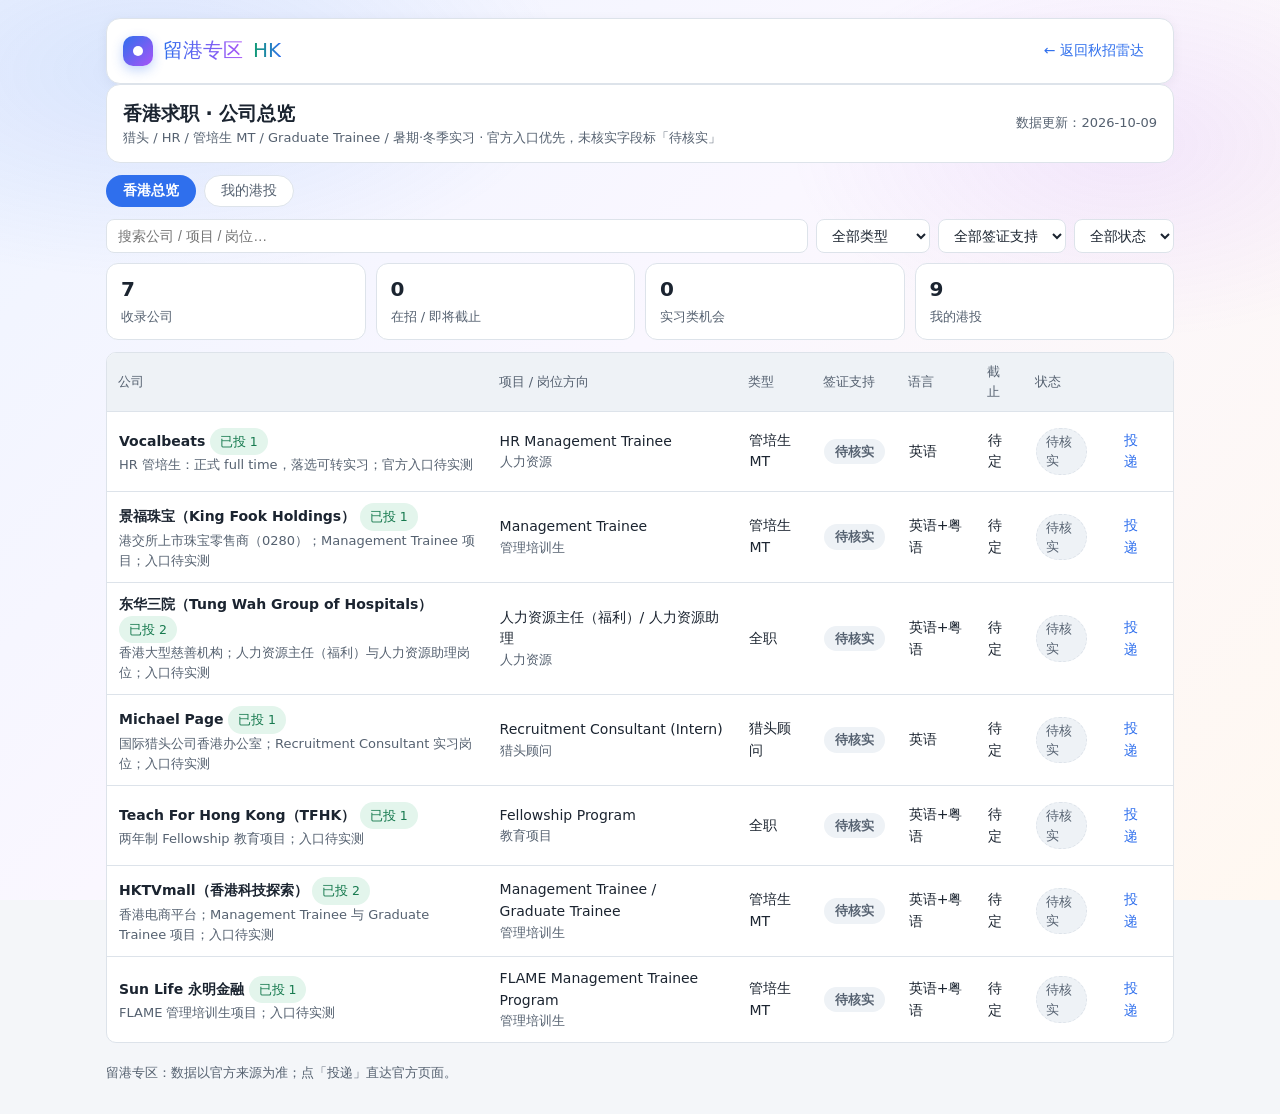
==== commit 6416432e: "chore: cache-bust HK data scripts" ====
--- a/hk.html
+++ b/hk.html
@@ -82,9 +82,9 @@
   <footer class="foot muted text-small">留港专区：数据以官方来源为准；点「投递」直达官方页面。</footer>
 </div>
 
-<script src="data/hk_companies.js"></script>
-<script src="data/hk_applications.js"></script>
-<script src="data/hk_schedule.js"></script>
+<script src="data/hk_companies.js?v=1009"></script>
+<script src="data/hk_applications.js?v=1009"></script>
+<script src="data/hk_schedule.js?v=1009"></script>
 <script>
 (function () {
   "use strict";
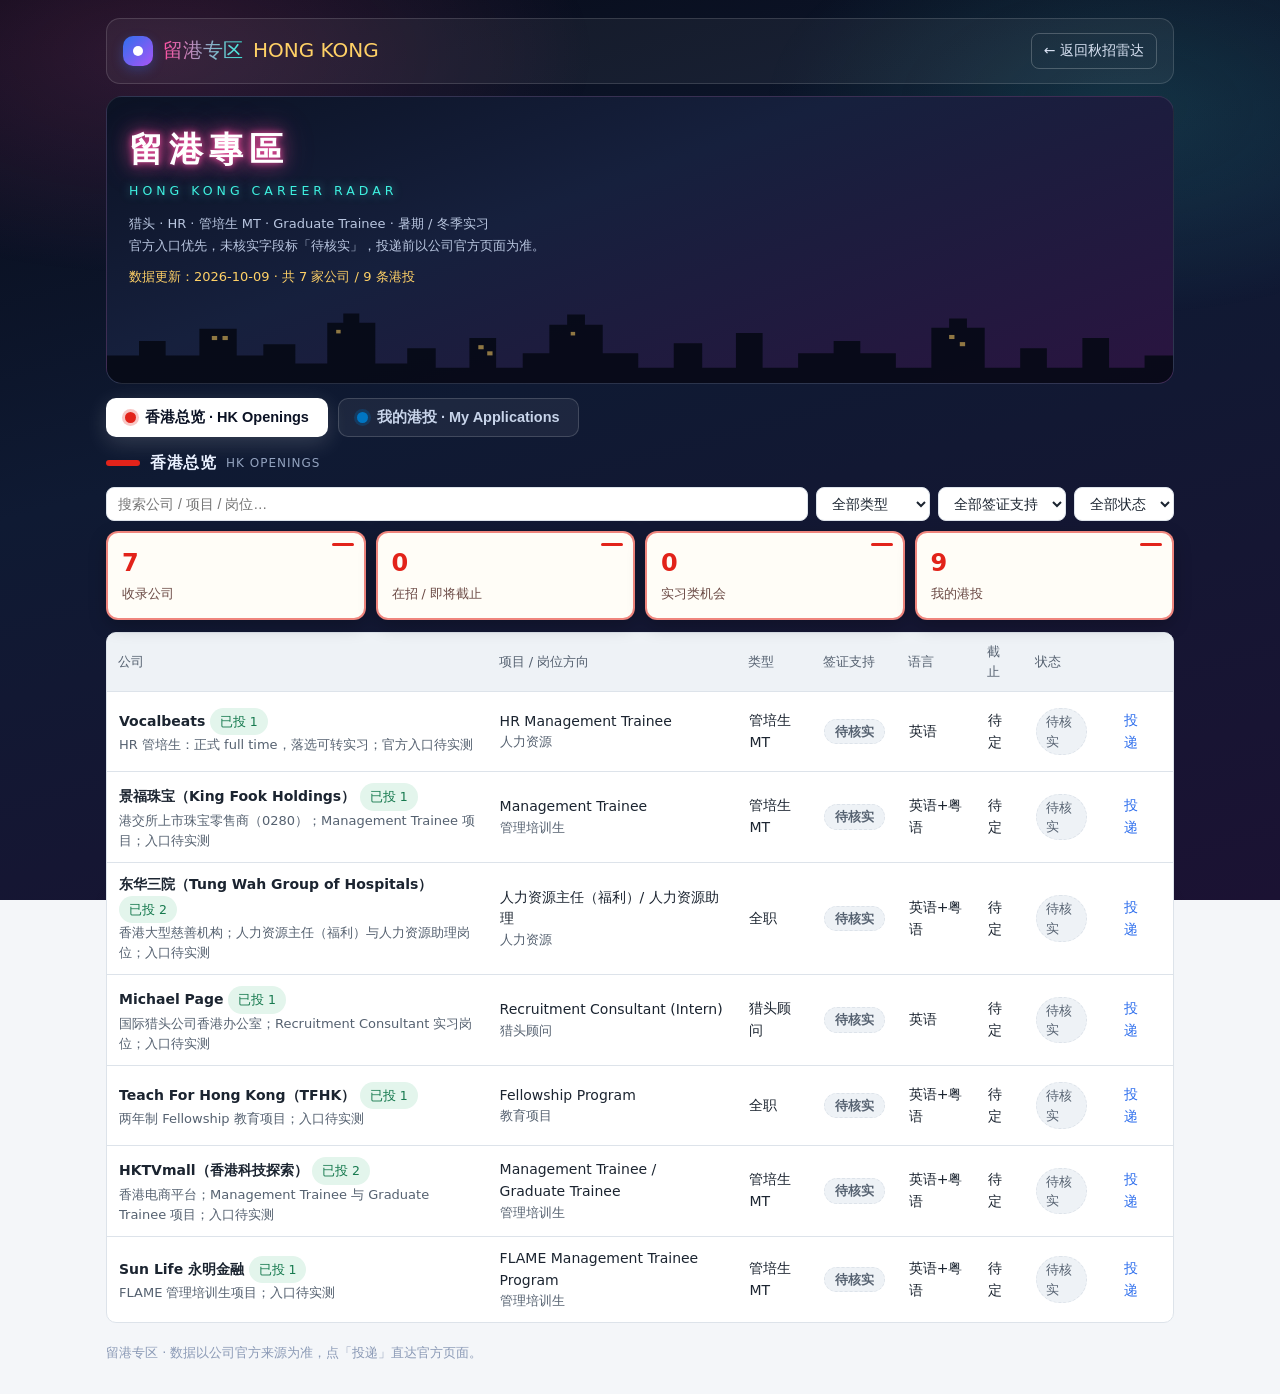
==== commit f4660762: "feat: HK-themed HK zone UI; version-pin HK entry link" ====
--- a/hk.html
+++ b/hk.html
@@ -6,45 +6,90 @@
 <title>秋招雷达 · 留港专区</title>
 <link rel="stylesheet" href="css/style.css">
 <style>
-  .hk-hero { display:flex; flex-wrap:wrap; gap:10px 14px; align-items:center; justify-content:space-between; background:var(--surface); border:1px solid var(--border); border-radius:14px; padding:14px 16px; margin-bottom:12px; }
-  .hk-hero h1 { margin:0; font-size:19px; font-weight:600; }
-  .hk-tabs { display:flex; gap:8px; margin-bottom:12px; }
-  .hk-tab { border:1px solid var(--border); background:var(--surface); color:var(--muted); border-radius:999px; padding:6px 16px; font-size:14px; cursor:pointer; }
-  .hk-tab.active { background:var(--primary); border-color:transparent; color:#fff; font-weight:600; }
-  .hk-view { display:none; }
-  .hk-view.active { display:block; }
-  .hk-stats { display:grid; grid-template-columns:repeat(auto-fit,minmax(130px,1fr)); gap:10px; margin-bottom:12px; }
-  .hk-stat { background:var(--surface); border:1px solid var(--border); border-radius:12px; padding:10px 14px; }
-  .hk-stat b { display:block; font-size:20px; }
-  .hk-stat span { color:var(--muted); font-size:13px; }
-  .visa-badge { display:inline-flex; align-items:center; gap:5px; border-radius:999px; padding:2px 10px; font-size:12.5px; font-weight:600; border:1px solid transparent; white-space:nowrap; }
-  .visa-赞助 { background:#e2f7f0; color:#0f9d6e; }
-  .visa-IANG友好 { background:#e8efff; color:#2157c8; }
-  .visa-需自带工作权 { background:#fbf0dc; color:#a86908; }
-  .visa-待核实 { background:var(--surface2); color:var(--muted); border-style:dashed; }
+  :root { --neon-pink:#ff4fa3; --neon-cyan:#3ff0e0; --neon-amber:#ffd166; --mtr-red:#e2231a; --mtr-blue:#0075c2; --mtr-green:#00a040; --mtr-purple:#a05eb5; --mtr-orange:#f7941d; }
+  body::before { background: linear-gradient(165deg, #070b18 0%, #0f1a33 42%, #1b1233 100%); }
+  body::after {
+    background:
+      radial-gradient(680px 340px at 12% 6%, rgba(255,79,163,0.16), transparent 65%),
+      radial-gradient(560px 320px at 88% 12%, rgba(63,240,224,0.13), transparent 65%),
+      radial-gradient(820px 420px at 50% 108%, rgba(255,209,102,0.10), transparent 70%);
+  }
+  .hk-top { background: rgba(255,255,255,0.05); border-color: rgba(255,255,255,0.14); box-shadow: none; }
+  .hk-top .brand-text { background: linear-gradient(90deg, var(--neon-pink), var(--neon-cyan)); -webkit-background-clip: text; background-clip: text; color: transparent; }
+  .hk-top .brand-year { background: none; color: var(--neon-amber); -webkit-text-fill-color: currentColor; }
+  .hk-top .btn-ghost { color: #dbe4f5; border-color: rgba(255,255,255,0.22); }
+  .hk-hero { position: relative; overflow: hidden; border-radius: 16px; margin: 12px 0 14px; padding: 26px 22px 96px; background: linear-gradient(160deg, #0b1224 0%, #16203d 40%, #2a1440 100%); border: 1px solid rgba(255,255,255,0.10); }
+  .hk-neon { font-size: 34px; font-weight: 800; letter-spacing: 6px; color: #fff; text-shadow: 0 0 6px rgba(255,79,163,0.95), 0 0 18px rgba(255,79,163,0.65), 0 0 34px rgba(255,79,163,0.40); animation: hk-flicker 4.5s ease-in-out infinite; }
+  .hk-neon-en { margin-top: 6px; font-size: 12.5px; letter-spacing: 4px; color: var(--neon-cyan); text-shadow: 0 0 10px rgba(63,240,224,0.55); }
+  .hk-hero-sub { margin-top: 12px; max-width: 620px; color: #b9c6e0; font-size: 13px; line-height: 1.7; }
+  .hk-hero-meta { margin-top: 10px; font-size: 13px; color: var(--neon-amber); }
+  .hk-skyline { position: absolute; left: 0; right: 0; bottom: 0; width: 100%; height: 92px; }
+  .hk-window { fill: rgba(255,209,102,0.55); }
+  @keyframes hk-flicker { 0%,100% { opacity: 1; } 46% { opacity: 1; } 48% { opacity: 0.72; } 50% { opacity: 1; } 62% { opacity: 0.86; } 64% { opacity: 1; } }
+  .mtr-tabs { display: flex; flex-wrap: wrap; gap: 10px; margin-bottom: 14px; }
+  .mtr-tab { display: inline-flex; align-items: center; gap: 9px; border: 1px solid rgba(255,255,255,0.16); background: rgba(255,255,255,0.06); color: #c8d4ea; border-radius: 10px; padding: 9px 18px; font-size: 14.5px; font-weight: 600; cursor: pointer; transition: transform .15s ease, box-shadow .15s ease; }
+  .mtr-tab:hover { transform: translateY(-1px); }
+  .mtr-tab .mtr-dot { width: 11px; height: 11px; border-radius: 50%; background: var(--c, #fff); box-shadow: 0 0 0 3px color-mix(in srgb, var(--c, #fff) 25%, transparent); }
+  .mtr-tab.active { background: #ffffff; color: #0b1224; border-color: transparent; box-shadow: 0 6px 22px rgba(255,255,255,0.16); }
+  .hk-view { display: none; }
+  .hk-view.active { display: block; }
+  .mtr-line { display: flex; align-items: center; gap: 10px; margin: 4px 0 12px; }
+  .mtr-line .bar { width: 34px; height: 6px; border-radius: 3px; background: var(--c, var(--mtr-red)); }
+  .mtr-line .name { font-size: 15.5px; font-weight: 700; color: #eaf1ff; letter-spacing: .5px; }
+  .mtr-line .en { font-size: 12px; color: #93a3bf; letter-spacing: 1px; }
+  .hk-stats { display: grid; grid-template-columns: repeat(auto-fit, minmax(150px, 1fr)); gap: 10px; margin-bottom: 12px; }
+  .hk-stat { position: relative; background: #fffdf7; border: 2px solid rgba(226,35,26,0.55); border-radius: 12px; padding: 12px 14px; box-shadow: 0 6px 18px rgba(0,0,0,0.22); }
+  .hk-stat::after { content: ""; position: absolute; right: 10px; top: 10px; width: 22px; height: 3px; background: var(--mtr-red); border-radius: 2px; }
+  .hk-stat b { display: block; font-size: 24px; font-weight: 800; color: var(--mtr-red); letter-spacing: 1px; }
+  .hk-stat span { color: #6b4a45; font-size: 12.5px; }
+  .visa-badge { display: inline-flex; align-items: center; gap: 5px; border-radius: 999px; padding: 2px 10px; font-size: 12.5px; font-weight: 600; border: 1px solid transparent; white-space: nowrap; }
+  .visa-赞助 { background: #e2f7f0; color: #0f9d6e; }
+  .visa-IANG友好 { background: #e8efff; color: #2157c8; }
+  .visa-需自带工作权 { background: #fbf0dc; color: #a86908; }
+  .visa-待核实 { background: #eef2f6; color: #556170; border-color: #dde3ea; border-style: dashed; }
+  .seg { background: rgba(255,255,255,0.08); border-color: rgba(255,255,255,0.18); }
+  .seg-btn { color: rgba(255,255,255,0.75); }
+  .seg-btn[aria-selected="true"] { background: #fff; color: #0b1224; box-shadow: 0 2px 8px rgba(0,0,0,0.25); }
+  .app-toolbar .text-small.muted { color: #a9b7d2; }
+  #hk-app-cols .kanban-col { border-top: 3px solid var(--mtr-blue); }
+  #hk-app-cols .kanban-col:nth-child(2) { border-top-color: var(--mtr-orange); }
+  #hk-app-cols .kanban-col:nth-child(3) { border-top-color: var(--mtr-purple); }
+  #hk-app-cols .kanban-col:nth-child(4) { border-top-color: var(--mtr-green); }
+  #hk-app-cols .kanban-col:nth-child(5) { border-top-color: var(--mtr-red); }
+  .kanban-card:has(.stage-badge-已挂) { background: repeating-linear-gradient(135deg, rgba(226,35,26,0.07) 0 8px, rgba(255,255,255,0.5) 8px 16px, rgba(0,117,194,0.07) 16px 24px); }
+  .foot.muted { color: #8b9ab6; }
+  @media (prefers-reduced-motion: reduce) { .hk-neon { animation: none; } .mtr-tab { transition: none; } }
+  @media (max-width: 640px) { .hk-neon { font-size: 26px; letter-spacing: 3px; } .hk-hero { padding-bottom: 78px; } }
 </style>
 </head>
 <body>
 <div class="wrap">
-  <header class="top">
-    <div class="brand"><span class="logo" aria-hidden="true"></span><span class="brand-text">留港专区</span><span class="brand-year">HK</span></div>
+  <header class="top hk-top">
+    <div class="brand"><span class="logo" aria-hidden="true"></span><span class="brand-text">留港专区</span><span class="brand-year">HONG KONG</span></div>
     <div class="head-right"><a class="btn btn-ghost" href="index.html">← 返回秋招雷达</a></div>
   </header>
 
-  <div class="hk-hero">
-    <div>
-      <h1>香港求职 · 公司总览</h1>
-      <div class="text-small muted">猎头 / HR / 管培生 MT / Graduate Trainee / 暑期·冬季实习 · 官方入口优先，未核实字段标「待核实」</div>
-    </div>
-    <div class="text-small muted" id="hk-updated"></div>
+  <section class="hk-hero">
+    <div class="hk-neon">留港專區</div>
+    <div class="hk-neon-en">HONG KONG CAREER RADAR</div>
+    <div class="hk-hero-sub">猎头 · HR · 管培生 MT · Graduate Trainee · 暑期 / 冬季实习<br>官方入口优先，未核实字段标「待核实」，投递前以公司官方页面为准。</div>
+    <div class="hk-hero-meta" id="hk-updated"></div>
+    <svg class="hk-skyline" viewBox="0 0 1200 180" preserveAspectRatio="none" aria-hidden="true">
+      <path d="M0,180 L0,126 L36,126 L36,98 L66,98 L66,126 L104,126 L104,74 L146,74 L146,126 L176,126 L176,104 L212,104 L212,142 L248,142 L248,62 L266,62 L266,44 L284,44 L284,62 L302,62 L302,142 L338,142 L338,112 L370,112 L370,150 L408,150 L408,92 L438,92 L438,150 L468,150 L468,122 L498,122 L498,66 L518,66 L518,46 L538,46 L538,66 L558,66 L558,122 L598,122 L598,150 L638,150 L638,102 L670,102 L670,150 L708,150 L708,82 L738,82 L738,150 L778,150 L778,122 L818,122 L818,98 L848,98 L848,122 L888,122 L888,150 L928,150 L928,72 L948,72 L948,54 L968,54 L968,72 L988,72 L988,150 L1028,150 L1028,112 L1058,112 L1058,150 L1098,150 L1098,92 L1128,92 L1128,150 L1168,150 L1168,126 L1200,126 L1200,180 Z" fill="rgba(5,9,20,0.88)"/>
+      <rect class="hk-window" x="118" y="88" width="6" height="8"/><rect class="hk-window" x="130" y="88" width="6" height="8"/>
+      <rect class="hk-window" x="418" y="106" width="6" height="8"/><rect class="hk-window" x="428" y="118" width="6" height="8"/>
+      <rect class="hk-window" x="948" y="86" width="6" height="8"/><rect class="hk-window" x="960" y="100" width="6" height="8"/>
+      <rect class="hk-window" x="258" y="76" width="5" height="7"/><rect class="hk-window" x="522" y="80" width="5" height="7"/>
+    </svg>
+  </section>
+
+  <div class="mtr-tabs" role="tablist">
+    <button class="mtr-tab active" type="button" data-hk-view="companies" style="--c:var(--mtr-red)"><span class="mtr-dot"></span>香港总览 · HK Openings</button>
+    <button class="mtr-tab" type="button" data-hk-view="apps" style="--c:var(--mtr-blue)"><span class="mtr-dot"></span>我的港投 · My Applications</button>
   </div>
 
-  <div class="hk-tabs" role="tablist">
-    <button class="hk-tab active" type="button" data-hk-view="companies">香港总览</button>
-    <button class="hk-tab" type="button" data-hk-view="apps">我的港投</button>
-  </div>
-
   <section class="hk-view active" data-hk-panel="companies">
+    <div class="mtr-line" style="--c:var(--mtr-red)"><span class="bar"></span><span class="name">香港总览</span><span class="en">HK OPENINGS</span></div>
     <div class="filters">
       <input class="input" id="hk-search" type="search" placeholder="搜索公司 / 项目 / 岗位…">
       <select class="select" id="hk-jobtype"></select>
@@ -61,6 +106,7 @@
   </section>
 
   <section class="hk-view" data-hk-panel="apps">
+    <div class="mtr-line" style="--c:var(--mtr-blue)"><span class="bar"></span><span class="name">我的港投</span><span class="en">MY APPLICATIONS</span></div>
     <div class="app-toolbar">
       <div class="seg" role="group">
         <button class="seg-btn" type="button" data-hk-app-view="kanban" aria-selected="true">看板</button>
@@ -79,12 +125,12 @@
     <div class="timeline-wrap" id="hk-timeline" hidden></div>
   </section>
 
-  <footer class="foot muted text-small">留港专区：数据以官方来源为准；点「投递」直达官方页面。</footer>
+  <footer class="foot muted text-small">留港专区 · 数据以公司官方来源为准，点「投递」直达官方页面。</footer>
 </div>
 
-<script src="data/hk_companies.js?v=1009"></script>
-<script src="data/hk_applications.js?v=1009"></script>
-<script src="data/hk_schedule.js?v=1009"></script>
+<script src="data/hk_companies.js?v=1010"></script>
+<script src="data/hk_applications.js?v=1010"></script>
+<script src="data/hk_schedule.js?v=1010"></script>
 <script>
 (function () {
   "use strict";
@@ -141,7 +187,7 @@
     var st = $("#hk-status") ? $("#hk-status").value : "";
     var list = COMPANIES.filter(function (c) { return hit(c, q, jt, visa, st); });
     if (!list.length) {
-      tbody.innerHTML = '<tr><td colspan="8" class="empty-cell">' + (COMPANIES.length ? "没有符合条件的公司，换个筛选试试" : "还没有香港公司的数据 —— 把公司/岗位发我，或按 data/hk_companies.js 的字段注释手动添加") + "</td></tr>";
+      tbody.innerHTML = '<tr><td colspan="8" class="empty-cell">' + (COMPANIES.length ? "冇符合条件嘅公司，换个筛选试下" : "仲未有香港公司数据 —— 把公司/岗位发我，我核验官方入口后写进来") + "</td></tr>";
     } else {
       tbody.innerHTML = list.map(function (c) {
         var apps = appsOf(c.id);
@@ -185,7 +231,7 @@
     if (rows) {
       rows.innerHTML = APPS.length ? APPS.map(function (a) {
         return "<tr><td><b>" + esc(a.companyName) + "</b></td><td>" + esc(a.position) + "</td><td>" + esc(a.jobType || "—") + '</td><td class="hide-sm">' + esc(fmtDate(a.appliedAt)) + "</td><td>" + stageBadge(stageOf(a)) + '</td><td class="hide-sm text-small muted">' + esc(a.note || "") + "</td></tr>";
-      }).join("") : '<tr><td colspan="6" class="empty-cell">还没有港投记录 —— 把「香港投递.xlsx」发我，我导入到这里</td></tr>';
+      }).join("") : '<tr><td colspan="6" class="empty-cell">仲未有港投记录 —— 把「香港岗位投递.xlsx」发我，我帮你整理入来</td></tr>';
     }
     if (summary) {
       var active = APPS.filter(function (a) { var s = stageOf(a); return s !== "Offer" && s !== "已挂"; }).length;
@@ -198,7 +244,7 @@
     if (!wrap) return;
     var events = (SCHEDULE.events || []).slice().sort(function (a, b) { return (a.date + " " + (a.time || "")).localeCompare(b.date + " " + (b.time || "")); });
     if (!events.length) {
-      wrap.innerHTML = '<div class="empty-box timeline-empty"><div class="timeline-empty-title">还没有香港笔试 / 面试安排</div><div class="text-small muted">收到笔试、面试或测评通知后把时间发给我，我会同步到这里</div></div>';
+      wrap.innerHTML = '<div class="empty-box timeline-empty"><div class="timeline-empty-title">仲未有香港笔试 / 面试安排</div><div class="text-small muted">收到笔试、面试或测评通知后把时间发我，我会同步到这里</div></div>';
       return;
     }
     var now = new Date();
@@ -248,7 +294,7 @@
       $("#hk-timeline").hidden = v !== "timeline";
     });
   });
-  $("#hk-updated").textContent = "数据更新：" + (DATA.updatedAt || "—");
+  $("#hk-updated").textContent = "数据更新：" + (DATA.updatedAt || "—") + " · 共 " + COMPANIES.length + " 家公司 / " + APPS.length + " 条港投";
   renderOverview();
   renderApps();
 })();
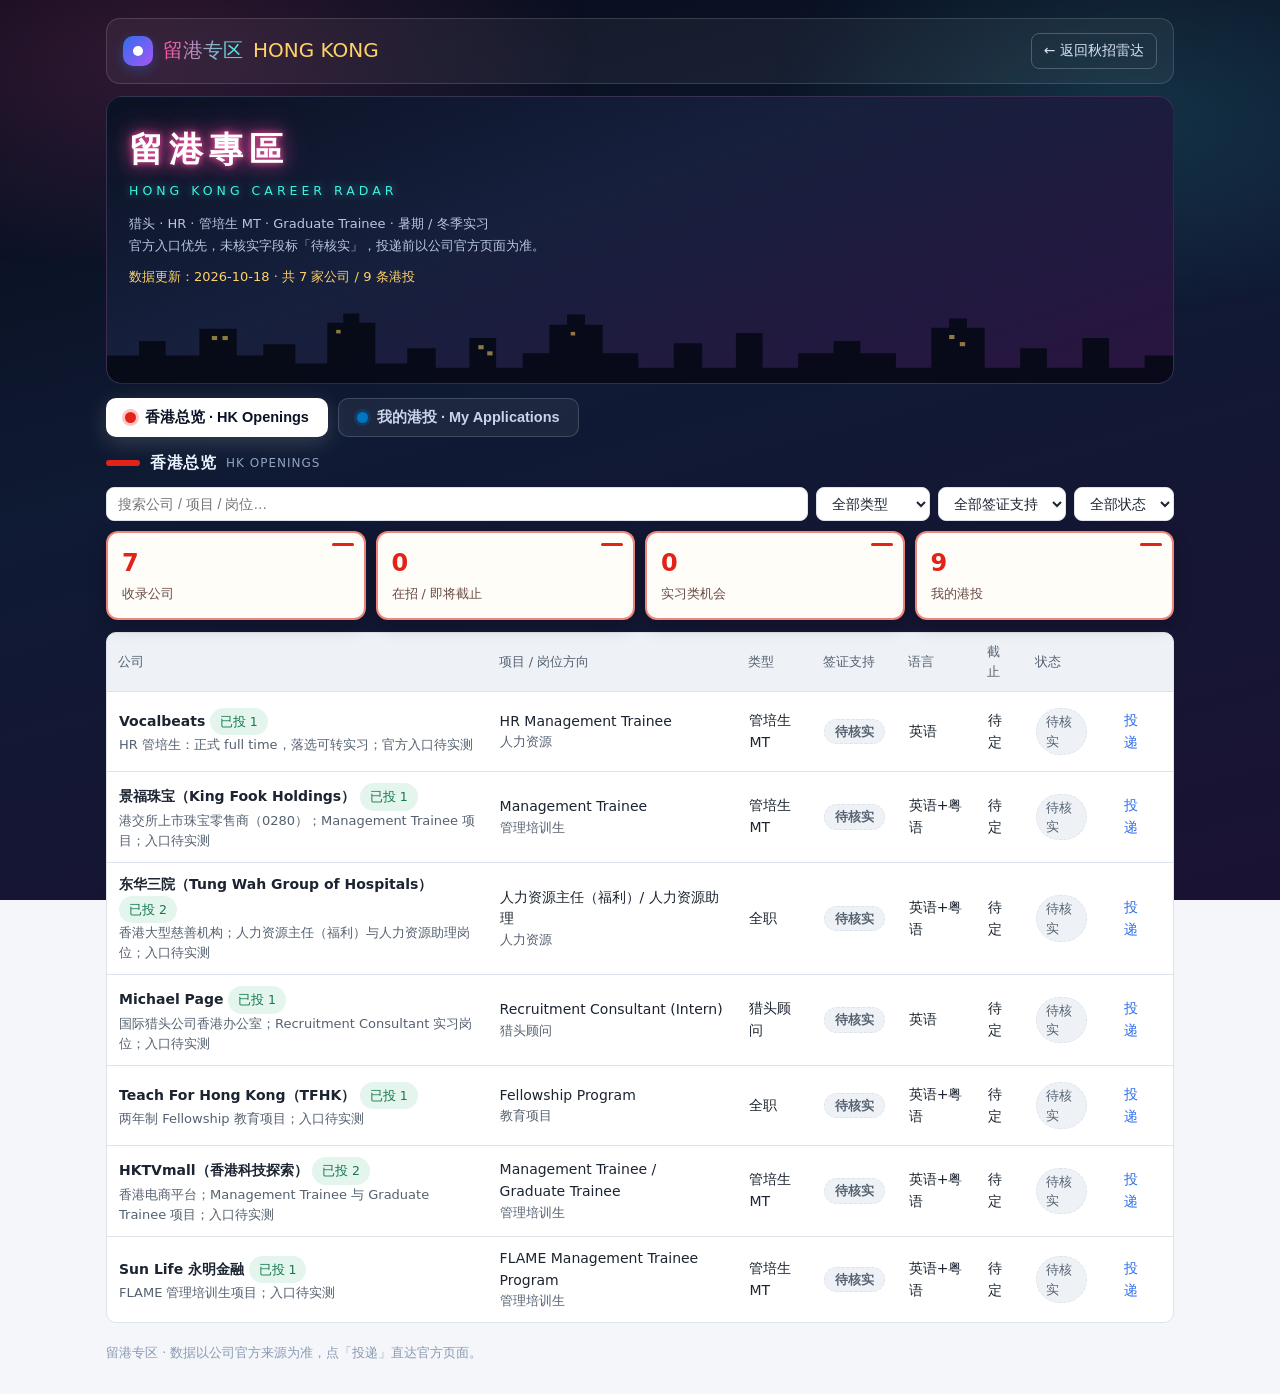
==== commit 6579107f: "feat: sync HK applications (2 first-round interviews) and add HK interview timeline" ====
--- a/hk.html
+++ b/hk.html
@@ -1,4 +1,4 @@
-﻿<!doctype html>
+<!doctype html>
 <html lang="zh-CN">
 <head>
 <meta charset="utf-8">
@@ -128,9 +128,9 @@
   <footer class="foot muted text-small">留港专区 · 数据以公司官方来源为准，点「投递」直达官方页面。</footer>
 </div>
 
-<script src="data/hk_companies.js?v=1010"></script>
-<script src="data/hk_applications.js?v=1010"></script>
-<script src="data/hk_schedule.js?v=1010"></script>
+<script src="data/hk_companies.js?v=1018"></script>
+<script src="data/hk_applications.js?v=1018"></script>
+<script src="data/hk_schedule.js?v=1018"></script>
 <script>
 (function () {
   "use strict";
